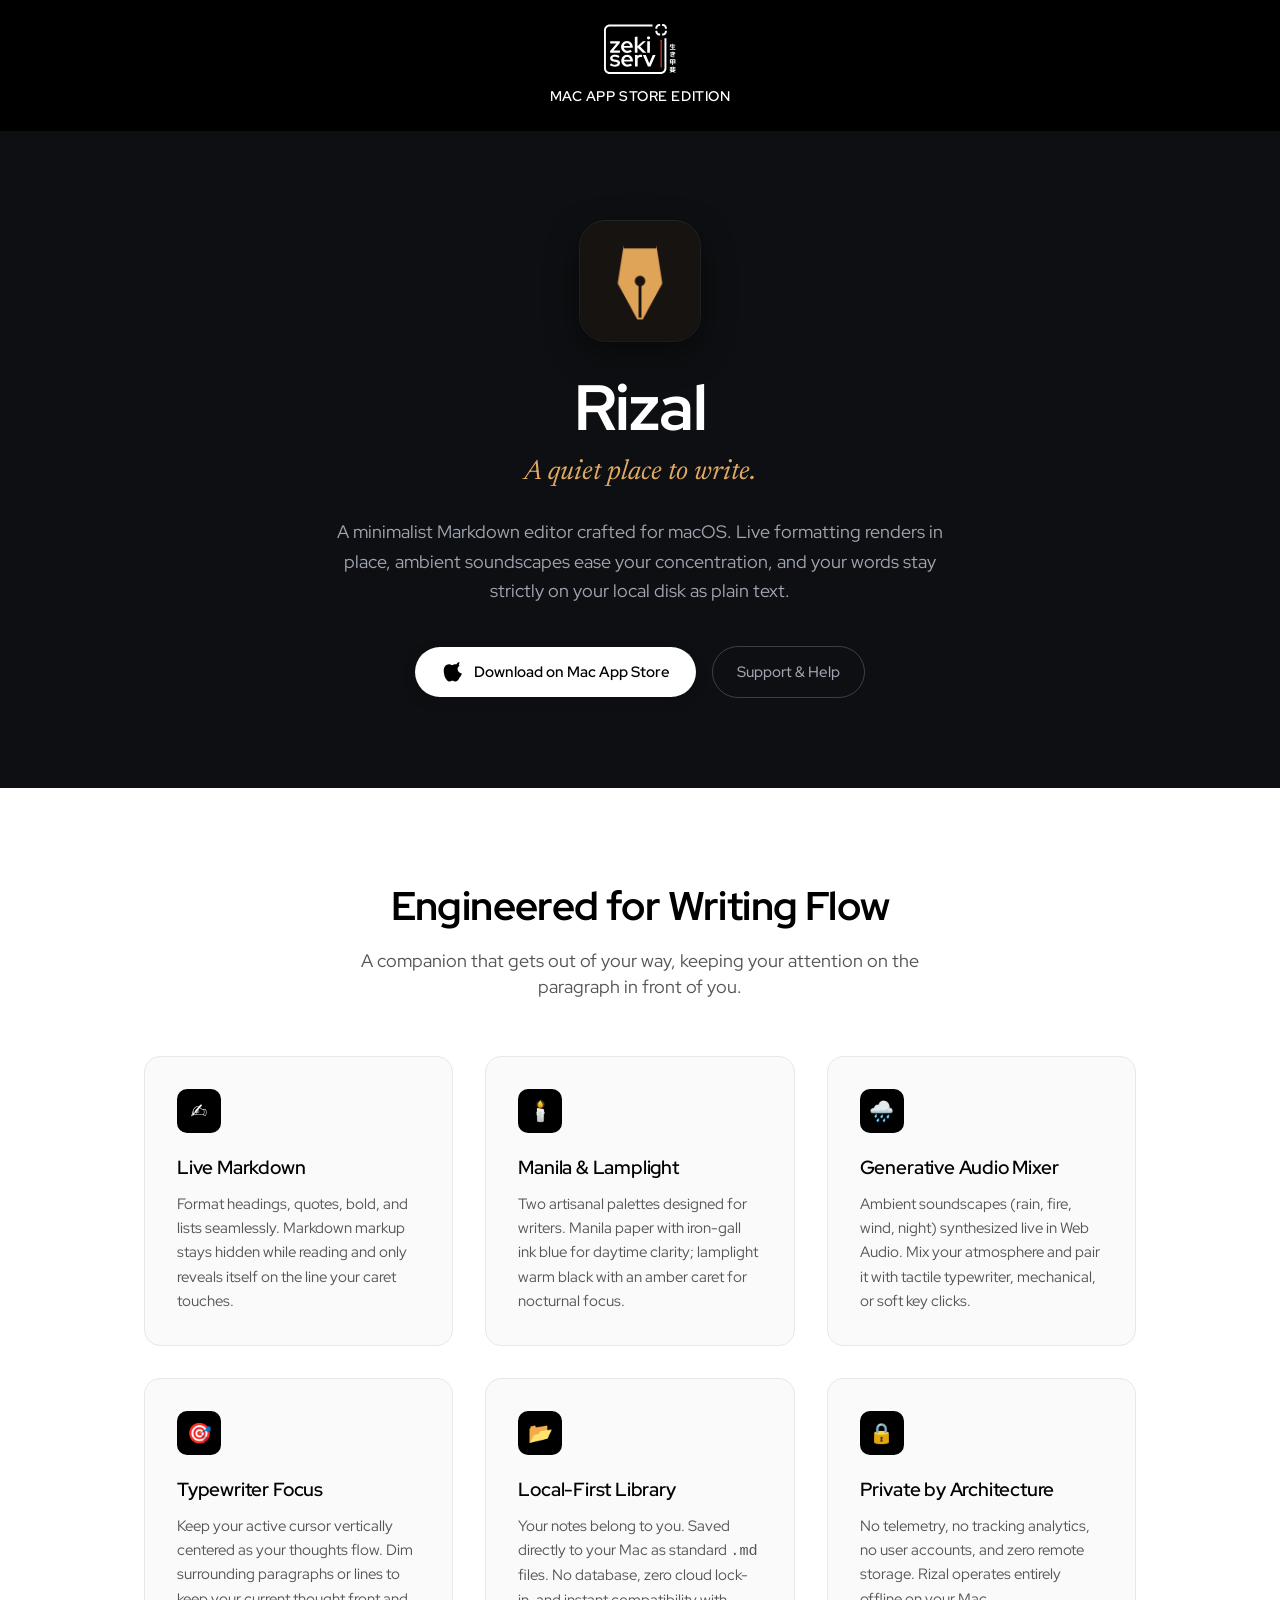
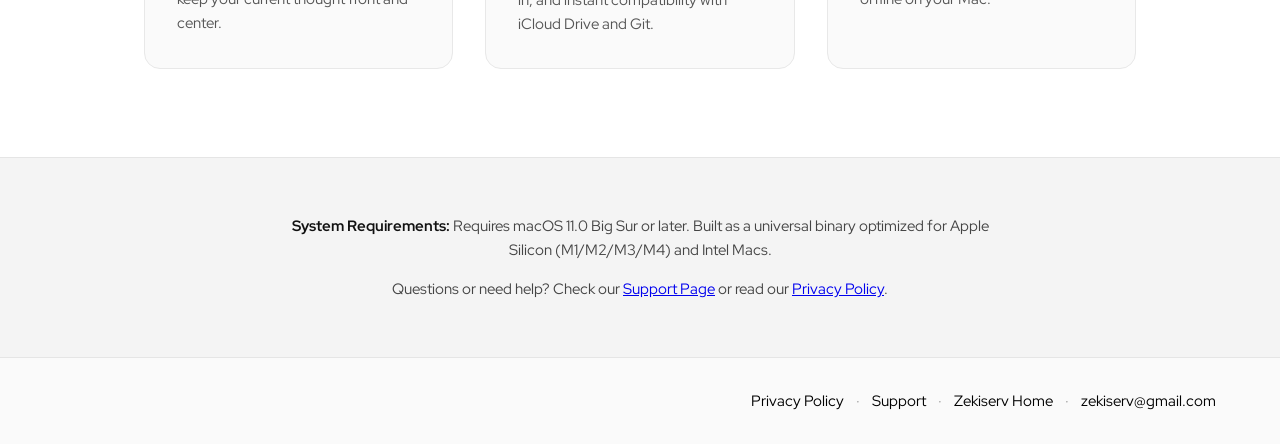
==== rizal/index.html @ 77170e2f "Add Rizal landing, privacy, and support pages" ====
<!DOCTYPE html>
<html lang="en">
<head>
  <meta charset="UTF-8">
  <meta name="viewport" content="width=device-width, initial-scale=1.0">
  <title>Rizal — A quiet place to write</title>
  <meta name="description" content="A minimalist markdown editor for macOS. Live formatting, typewriter focus, ambient soundscapes, and local-first plain text notes.">
  <link rel="preconnect" href="https://fonts.googleapis.com">
  <link rel="preconnect" href="https://fonts.gstatic.com" crossorigin>
  <link href="https://fonts.googleapis.com/css2?family=Red+Hat+Display:wght@300..900&family=Newsreader:ital,opsz,wght@0,6..72,400..600;1,6..72,400..600&display=swap" rel="stylesheet">
  <link rel="stylesheet" href="../styles.css">
  <style>
    .rizal-hero {
      width: 100%;
      min-height: 70vh;
      background: #0d0f12;
      color: #fff;
      display: flex;
      flex-direction: column;
      align-items: center;
      justify-content: center;
      text-align: center;
      padding: clamp(3rem, 7vw, 6rem) 1.5rem;
      position: relative;
    }

    .rizal-icon {
      width: 120px;
      height: 120px;
      border-radius: 26px;
      box-shadow: 0 12px 35px rgba(0, 0, 0, 0.45), 0 0 0 1px rgba(255, 255, 255, 0.1);
      margin-bottom: 2rem;
      transition: transform 0.25s ease;
    }

    .rizal-icon:hover {
      transform: translateY(-2px) scale(1.02);
    }

    .rizal-title {
      font-size: clamp(2.5rem, 6vw, 4rem);
      font-weight: 700;
      letter-spacing: -0.02em;
      margin: 0 0 0.5rem;
      line-height: 1.1;
    }

    .rizal-tagline {
      font-family: 'Newsreader', Georgia, serif;
      font-style: italic;
      font-size: clamp(1.25rem, 3vw, 1.75rem);
      color: #dfa863;
      margin: 0 0 1.5rem;
      font-weight: 400;
    }

    .rizal-summary {
      max-width: 640px;
      font-size: clamp(1rem, 2vw, 1.125rem);
      color: #a0a6b1;
      line-height: 1.65;
      margin: 0 auto 2.5rem;
    }

    .cta-row {
      display: flex;
      flex-wrap: wrap;
      align-items: center;
      justify-content: center;
      gap: 1rem;
    }

    .appstore-badge-btn {
      display: inline-flex;
      align-items: center;
      gap: 0.75rem;
      background: #ffffff;
      color: #000000;
      padding: 0.85rem 1.65rem;
      border-radius: 999px;
      font-size: 0.95rem;
      font-weight: 600;
      text-decoration: none;
      transition: background 0.2s, transform 0.2s, box-shadow 0.2s;
      box-shadow: 0 4px 14px rgba(0,0,0,0.15);
    }

    .appstore-badge-btn:hover {
      background: #f0f0f0;
      transform: translateY(-1px);
      box-shadow: 0 6px 20px rgba(0,0,0,0.25);
    }

    .appstore-badge-btn svg {
      width: 20px;
      height: 20px;
      fill: currentColor;
    }

    .ghost-link-btn {
      display: inline-flex;
      align-items: center;
      color: #a0a6b1;
      border: 1px solid rgba(255, 255, 255, 0.2);
      padding: 0.85rem 1.5rem;
      border-radius: 999px;
      font-size: 0.95rem;
      font-weight: 500;
      text-decoration: none;
      transition: border-color 0.2s, color 0.2s;
    }

    .ghost-link-btn:hover {
      color: #fff;
      border-color: rgba(255, 255, 255, 0.5);
    }

    /* Showcase Section */
    .features-section {
      width: 100%;
      max-width: 1040px;
      padding: clamp(3rem, 7vw, 5.5rem) 1.5rem;
      margin: 0 auto;
    }

    .section-headline {
      text-align: center;
      margin-bottom: 3.5rem;
    }

    .section-headline h2 {
      font-size: clamp(1.85rem, 4vw, 2.5rem);
      font-weight: 700;
      margin: 0 0 0.75rem;
      letter-spacing: -0.015em;
    }

    .section-headline p {
      font-size: 1.1rem;
      color: #555;
      max-width: 600px;
      margin: 0 auto;
    }

    .features-grid {
      display: grid;
      grid-template-columns: repeat(auto-fit, minmax(290px, 1fr));
      gap: 2rem;
    }

    .feature-card {
      background: #fafafa;
      border: 1px solid #e8e8e8;
      border-radius: 16px;
      padding: 2rem;
      transition: transform 0.2s, border-color 0.2s, box-shadow 0.2s;
    }

    .feature-card:hover {
      transform: translateY(-2px);
      border-color: #d0d0d0;
      box-shadow: 0 8px 24px rgba(0, 0, 0, 0.04);
    }

    .feature-icon-bubble {
      width: 44px;
      height: 44px;
      border-radius: 10px;
      background: #000;
      color: #fff;
      display: flex;
      align-items: center;
      justify-content: center;
      font-size: 1.25rem;
      margin-bottom: 1.25rem;
    }

    .feature-card h3 {
      font-size: 1.2rem;
      font-weight: 600;
      margin: 0 0 0.6rem;
      letter-spacing: -0.01em;
    }

    .feature-card p {
      margin: 0;
      font-size: 0.95rem;
      color: #555;
      line-height: 1.6;
    }

    /* System Requirements & Privacy Banner */
    .specs-strip {
      width: 100%;
      background: #f4f4f4;
      border-top: 1px solid #e5e5e5;
      border-bottom: 1px solid #e5e5e5;
      padding: 2.5rem 1.5rem;
      text-align: center;
    }

    .specs-strip-content {
      max-width: 720px;
      margin: 0 auto;
      font-size: 0.95rem;
      color: #444;
      line-height: 1.6;
    }

    .specs-strip strong {
      color: #111;
    }
  </style>
</head>
<body>
  <main>
    <header class="legal-header">
      <a href="../index.html" class="legal-logo">
        <img src="../zekiservlogo.svg" alt="Zekiserv Logo" width="150" height="50">
      </a>
      <p class="legal-header-version">Mac App Store Edition</p>
    </header>

    <section class="rizal-hero">
      <img src="app-icon.png" alt="Rizal Application Icon" class="rizal-icon" width="120" height="120">
      <h1 class="rizal-title">Rizal</h1>
      <p class="rizal-tagline">A quiet place to write.</p>
      <p class="rizal-summary">
        A minimalist Markdown editor crafted for macOS. Live formatting renders in place, ambient soundscapes ease your concentration, and your words stay strictly on your local disk as plain text.
      </p>

      <div class="cta-row">
        <a href="#download" class="appstore-badge-btn">
          <svg viewBox="0 0 170 170" aria-hidden="true">
            <path d="M150.37 130.25c-2.45 5.66-5.35 10.87-8.71 15.66-4.58 6.53-8.33 11.05-11.22 13.56-4.48 4.12-9.28 6.23-14.42 6.35-3.69 0-8.14-1.05-13.32-3.18-5.19-2.12-9.97-3.17-14.34-3.17-4.58 0-9.49 1.05-14.75 3.17-5.26 2.13-9.5 3.24-12.74 3.35-4.35.13-9.16-1.9-14.42-6.08-3.69-3.04-7.67-7.85-11.94-14.42-6.19-9.5-11.05-20.73-14.58-33.7-3.53-12.97-5.3-25.18-5.3-36.63 0-16.14 4.12-29.6 12.37-40.38 8.25-10.78 18.66-16.28 31.23-16.51 5.34 0 11.07 1.37 17.18 4.11 6.11 2.74 10.15 4.18 12.12 4.32 1.63 0 5.86-1.5 12.69-4.51 6.83-3.01 12.63-4.32 17.4-3.93 13.25.84 23.88 5.62 31.89 14.34-11.55 7.02-17.21 16.59-16.99 28.71.22 9.56 3.86 17.65 10.92 24.26 7.06 6.61 15.54 10.42 25.44 11.43-2.61 8.04-5.97 16.36-10.09 24.96zM119.22 33.16c0-7.39 2.66-14.28 7.98-20.67 5.32-6.39 11.83-10.56 19.53-12.49.54 2.83.81 5.44.81 7.83 0 7.39-2.77 14.44-8.31 21.15-5.54 6.71-12.28 10.78-20.22 12.22-.33-2.4-.49-4.08-.49-5.04z"/>
          </svg>
          Download on Mac App Store
        </a>
        <a href="support.html" class="ghost-link-btn">Support & Help</a>
      </div>
    </section>

    <section class="features-section" aria-labelledby="features-heading">
      <div class="section-headline">
        <h2 id="features-heading">Engineered for Writing Flow</h2>
        <p>A companion that gets out of your way, keeping your attention on the paragraph in front of you.</p>
      </div>

      <div class="features-grid">
        <article class="feature-card">
          <div class="feature-icon-bubble">✍️</div>
          <h3>Live Markdown</h3>
          <p>Format headings, quotes, bold, and lists seamlessly. Markdown markup stays hidden while reading and only reveals itself on the line your caret touches.</p>
        </article>

        <article class="feature-card">
          <div class="feature-icon-bubble">🕯️</div>
          <h3>Manila & Lamplight</h3>
          <p>Two artisanal palettes designed for writers. Manila paper with iron-gall ink blue for daytime clarity; lamplight warm black with an amber caret for nocturnal focus.</p>
        </article>

        <article class="feature-card">
          <div class="feature-icon-bubble">🌧️</div>
          <h3>Generative Audio Mixer</h3>
          <p>Ambient soundscapes (rain, fire, wind, night) synthesized live in Web Audio. Mix your atmosphere and pair it with tactile typewriter, mechanical, or soft key clicks.</p>
        </article>

        <article class="feature-card">
          <div class="feature-icon-bubble">🎯</div>
          <h3>Typewriter Focus</h3>
          <p>Keep your active cursor vertically centered as your thoughts flow. Dim surrounding paragraphs or lines to keep your current thought front and center.</p>
        </article>

        <article class="feature-card">
          <div class="feature-icon-bubble">📂</div>
          <h3>Local-First Library</h3>
          <p>Your notes belong to you. Saved directly to your Mac as standard <code>.md</code> files. No database, zero cloud lock-in, and instant compatibility with iCloud Drive and Git.</p>
        </article>

        <article class="feature-card">
          <div class="feature-icon-bubble">🔒</div>
          <h3>Private by Architecture</h3>
          <p>No telemetry, no tracking analytics, no user accounts, and zero remote storage. Rizal operates entirely offline on your Mac.</p>
        </article>
      </div>
    </section>

    <aside class="specs-strip" id="download">
      <div class="specs-strip-content">
        <p><strong>System Requirements:</strong> Requires macOS 11.0 Big Sur or later. Built as a universal binary optimized for Apple Silicon (M1/M2/M3/M4) and Intel Macs.</p>
        <p>Questions or need help? Check our <a href="support.html">Support Page</a> or read our <a href="privacy.html">Privacy Policy</a>.</p>
      </div>
    </aside>

    <footer class="contact legal-footer" aria-label="Footer">
      <div class="contact-row">
        <a href="privacy.html">Privacy Policy</a>
        <span class="contact-sep">·</span>
        <a href="support.html">Support</a>
        <span class="contact-sep">·</span>
        <a href="../index.html">Zekiserv Home</a>
        <span class="contact-sep">·</span>
        <a id="contact-email-link" href="#" data-obfuscated="bWFpbHRvOnpla2lzZXJ2QGdtYWlsLmNvbQ==">Loading...</a>
      </div>
    </footer>
  </main>

  <script src="../script.js"></script>
</body>
</html>
---- styles.css ----
/* Reset & base */
*,
*::before,
*::after {
  box-sizing: border-box;
}

html {
  scroll-behavior: smooth;
}

body {
  margin: 0;
  font-family: 'Red Hat Display', system-ui, -apple-system, BlinkMacSystemFont, 'Segoe UI', Roboto, sans-serif;
  color: #000;
  line-height: 1.5;
}

main {
  display: flex;
  flex-direction: column;
  align-items: center;
  width: 100%;
}

.visually-hidden {
  position: absolute;
  width: 1px;
  height: 1px;
  padding: 0;
  margin: -1px;
  overflow: hidden;
  clip: rect(0, 0, 0, 0);
  white-space: nowrap;
  border: 0;
}

/* Hero */
.hero {
  position: relative;
  width: 100%;
  min-width: 100%;
  min-height: 100vh;
  background: #000;
  display: flex;
  align-items: center;
  justify-content: center;
  overflow: hidden;
  align-self: stretch;
}

.hero-header {
  position: absolute;
  top: 50%;
  left: 50%;
  transform: translate(-50%, -50%);
  padding: 0;
  display: flex;
  flex-direction: column;
  align-items: center;
  gap: clamp(1rem, 3vw, 1.5rem);
  z-index: 1;
  pointer-events: none;
}

.hero-logo {
  background: #000;
  padding: 0.75rem 1.25rem;
}

.hero-logo img {
  display: block;
  height: 200px;
  width: auto;
}

.hero-nav-list {
  list-style: none;
  margin: 0;
  padding: 0;
  display: flex;
  flex-wrap: wrap;
  gap: 1.5rem 2rem;
  justify-content: center;
}

.hero-nav-list a {
  color: #fff;
  text-decoration: none;
  font-size: 0.9375rem;
  font-weight: 400;
  border-bottom: 1px solid transparent;
  transition: border-color 0.2s;
}

.hero-nav-list a:hover {
  border-bottom-color: #fff;
}

.dvd-text-measure {
  position: absolute;
  visibility: hidden;
  pointer-events: none;
  color: #fff;
  font-size: clamp(2rem, 6vw, 4rem);
  font-weight: 300;
  letter-spacing: 0.05em;
  white-space: nowrap;
}

.dvd-canvas {
  position: absolute;
  pointer-events: none;
  z-index: 0;
}

/* Projects */
.projects {
  width: 100%;
  background: #fff;
  padding: clamp(3rem, 8vw, 6rem) 1.5rem;
  display: flex;
  flex-direction: column;
  align-items: center;
}

.projects-list {
  list-style: none;
  margin: 0;
  padding: 0;
  display: flex;
  flex-direction: column;
  gap: clamp(2rem, 5vw, 3rem);
  max-width: 560px;
  width: 100%;
  align-items: center;
  text-align: center;
}

.project-item {
  display: flex;
  flex-direction: column;
  align-items: center;
}

.project-item-capsule {
  display: flex;
  flex-direction: column;
  align-items: center;
  gap: 1rem;
  padding: 1.5rem 1.5rem 1.75rem;
  border: 2px solid #000;
  border-radius: 9999px;
  width: 100%;
  max-width: 280px;
  overflow: hidden;
  box-sizing: border-box;
}

.project-capsule-wrapper {
  position: relative;
  width: 200px;
  height: 200px;
  display: flex;
  align-items: center;
  justify-content: center;
}

.project-image {
  width: 200px;
  height: 200px;
  display: block;
  border-radius: 100px;
  object-fit: cover;
}

.project-name {
  margin: 0;
  font-size: 1.125rem;
  font-weight: 500;
  color: #000;
}

.ghost-btn {
  background: transparent;
  color: #000;
  border: 1px solid #000;
  padding: 0.5rem 1rem;
  font-size: 0.875rem;
  font-family: inherit;
  cursor: pointer;
  transition: background 0.2s, color 0.2s;
  max-width: calc(100% - 0.5rem);
  width: max-content;
  box-sizing: border-box;
  white-space: nowrap;
}

.ghost-btn:hover {
  background: #000;
  color: #fff;
}

/* About */
.about {
  width: 100%;
  background: #111;
  padding: clamp(3rem, 8vw, 6rem) 1.5rem;
  display: flex;
  flex-direction: column;
  align-items: center;
  justify-content: center;
  text-align: center;
}

.about-text {
  margin: 0;
  max-width: 90%;
  font-size: 3rem;
  color: #e5e5e5;
  font-weight: 400;
  line-height: 1.3;
}

/* Contact / Footer */
.contact {
  width: 100%;
  background: #fafafa;
  padding: clamp(2rem, 2vw, 3rem) 4rem;
  display: flex;
  flex-direction: column;
  align-items: flex-end;
  text-align: right;
}

.contact-row {
  display: flex;
  flex-wrap: wrap;
  align-items: center;
  justify-content: flex-end;
  gap: 0.5rem 0.75rem;
  font-size: 0.9375rem;
}

.contact-row a {
  color: #000;
  text-decoration: none;
  border-bottom: 1px solid transparent;
  transition: border-color 0.2s;
}

.contact-row a:hover {
  border-bottom-color: #000;
}

.contact-sep {
  color: #999;
  user-select: none;
}

/* Legal / Privacy page */
.legal-page {
  min-height: 100vh;
  align-items: stretch;
}

.legal-header {
  width: 100%;
  background: #000;
  padding: 1.5rem;
  display: flex;
  flex-direction: column;
  align-items: center;
  gap: 0.75rem;
}

.legal-header-version {
  margin: 0;
  font-size: 0.875rem;
  font-weight: 600;
  letter-spacing: 0.04em;
  color: #fff;
  text-transform: uppercase;
}

.legal-logo {
  display: block;
  line-height: 0;
}

.legal-logo img {
  display: block;
  height: 50px;
  width: auto;
}

.legal-content {
  width: 100%;
  max-width: 720px;
  padding: clamp(2.5rem, 6vw, 4rem) 1.5rem;
  margin: 0 auto;
}

.legal-content h1 {
  margin: 0 0 0.5rem;
  font-size: clamp(1.75rem, 4vw, 2.25rem);
  font-weight: 600;
  line-height: 1.2;
}

.legal-meta {
  margin: 0 0 2rem;
  font-size: 0.875rem;
  color: #666;
}

.legal-content h2 {
  margin: 2rem 0 0.75rem;
  font-size: 1.125rem;
  font-weight: 600;
  line-height: 1.3;
}

.legal-content p,
.legal-content ul {
  margin: 0 0 1rem;
  font-size: 0.9375rem;
  color: #333;
  line-height: 1.65;
}

.legal-content ul {
  padding-left: 1.25rem;
}

.legal-content li {
  margin-bottom: 0.5rem;
}

.legal-content a {
  color: #000;
  text-decoration: none;
  border-bottom: 1px solid transparent;
  transition: border-color 0.2s;
}

.legal-content a:hover {
  border-bottom-color: #000;
}

.legal-footer {
  margin-top: auto;
}

/* Project modal */
.modal {
  position: fixed;
  inset: 0;
  z-index: 1000;
  display: flex;
  align-items: center;
  justify-content: center;
  visibility: hidden;
  opacity: 0;
  transition: visibility 0.25s, opacity 0.25s;
}

.modal.is-open {
  visibility: visible;
  opacity: 1;
}

.modal-backdrop {
  position: absolute;
  inset: 0;
  background: #000;
  cursor: pointer;
}

.modal-inner {
  position: relative;
  width: 100%;
  height: 100%;
  display: flex;
  background: #fff;
  overflow: hidden;
}

.modal-close {
  position: absolute;
  top: 1rem;
  right: 1rem;
  z-index: 10;
  width: 2.5rem;
  height: 2.5rem;
  padding: 0;
  background: transparent;
  border: 1px solid #000;
  color: #000;
  font-size: 1.5rem;
  font-family: inherit;
  line-height: 1;
  cursor: pointer;
  display: flex;
  align-items: center;
  justify-content: center;
  transition: background 0.2s, color 0.2s;
}

.modal-close:hover {
  background: #000;
  color: #fff;
}

.modal-gallery {
  flex: 0 0 70%;
  width: 70%;
  height: 100%;
  overflow-y: auto;
  background: #f5f5f5;
  display: flex;
  flex-direction: column;
  align-items: center;
}

.modal-gallery-inner {
  display: flex;
  flex-direction: column;
  gap: 3rem;
  padding: 2rem;
  width: 100%;
  max-width: 100%;
}

.modal-gallery-item {
  display: flex;
  flex-direction: column;
  gap: 0.75rem;
}

.modal-gallery-item img {
  width: 100%;
  height: auto;
  display: block;
  object-fit: cover;
}

.modal-gallery-item-title {
  margin: 0;
  font-size: 1.125rem;
  font-weight: 600;
  color: #000;
}

.modal-gallery-item-caption {
  margin: 0;
  font-size: 0.875rem;
  color: #666;
  line-height: 1.5;
}

.modal-sidebar {
  flex: 0 0 30%;
  width: 30%;
  height: 100%;
  padding: clamp(2rem, 5vw, 4rem) 2rem;
  overflow-y: auto;
  display: flex;
  flex-direction: column;
  align-items: flex-start;
  justify-content: center;
  text-align: left;
}

.modal-title {
  margin: 0 0 1rem;
  font-size: 1.5rem;
  font-weight: 600;
  color: #000;
}

.modal-description {
  font-size: 0.9375rem;
  color: #333;
  line-height: 1.6;
}

/* Responsive: tablet */
@media (max-width: 768px) {
  .project-capsule-wrapper {
    width: 160px;
    height: 160px;
  }

  .project-image {
    width: 160px;
    height: 160px;
  }

  .about-text {
    font-size: 2.25rem;
  }
}

/* Responsive: mobile */
@media (max-width: 480px) {
  .project-capsule-wrapper {
    width: 180px;
    height: 180px;
  }

  .project-image {
    width: 180px;
    height: 180px;
  }

  .project-item-capsule {
    max-width: 260px;
    padding: 1.25rem 1.25rem 1.5rem;
  }

  .project-name {
    font-size: 1rem;
  }

  .ghost-btn {
    font-size: 0.8125rem;
    padding: 0.45rem 0.875rem;
  }

  .about-text {
    font-size: 1.5rem;
  }

  .contact-row {
    font-size: 0.875rem;
  }
}
/* Product page (Spellrun) */
.product-hero {
  width: 100%;
  background: #000;
  padding: clamp(4rem, 12vw, 8rem) 1.5rem;
  display: flex;
  flex-direction: column;
  align-items: center;
  text-align: center;
  gap: 1.25rem;
}

.product-title {
  margin: 0;
  font-size: clamp(2.5rem, 9vw, 5rem);
  font-weight: 700;
  line-height: 1.05;
  letter-spacing: -0.02em;
  color: #fff;
}

.product-tagline {
  margin: 0;
  max-width: 34ch;
  font-size: clamp(1.0625rem, 2.5vw, 1.375rem);
  font-weight: 300;
  line-height: 1.45;
  color: #e5e5e5;
}

.product-actions {
  display: flex;
  flex-wrap: wrap;
  justify-content: center;
  gap: 0.75rem;
  margin-top: 0.75rem;
}

.ghost-btn-invert {
  color: #fff;
  border-color: #fff;
  text-decoration: none;
  display: inline-block;
}

.ghost-btn-invert:hover {
  background: #fff;
  color: #000;
}

.product-note {
  margin: 0;
  font-size: 0.875rem;
  color: #999;
}

.product-features {
  width: 100%;
  background: #fff;
  padding: clamp(3rem, 8vw, 5rem) 1.5rem;
  display: flex;
  justify-content: center;
}

.feature-grid {
  list-style: none;
  margin: 0;
  padding: 0;
  width: 100%;
  max-width: 900px;
  display: grid;
  grid-template-columns: repeat(auto-fit, minmax(280px, 1fr));
  gap: clamp(2rem, 5vw, 3rem);
}

.feature-name {
  margin: 0 0 0.5rem;
  font-size: 1.125rem;
  font-weight: 600;
  line-height: 1.3;
  color: #000;
}

.feature-text {
  margin: 0;
  font-size: 0.9375rem;
  line-height: 1.65;
  color: #333;
}

@media (max-width: 480px) {
  .product-tagline {
    font-size: 1rem;
  }

  .feature-grid {
    grid-template-columns: 1fr;
  }
}
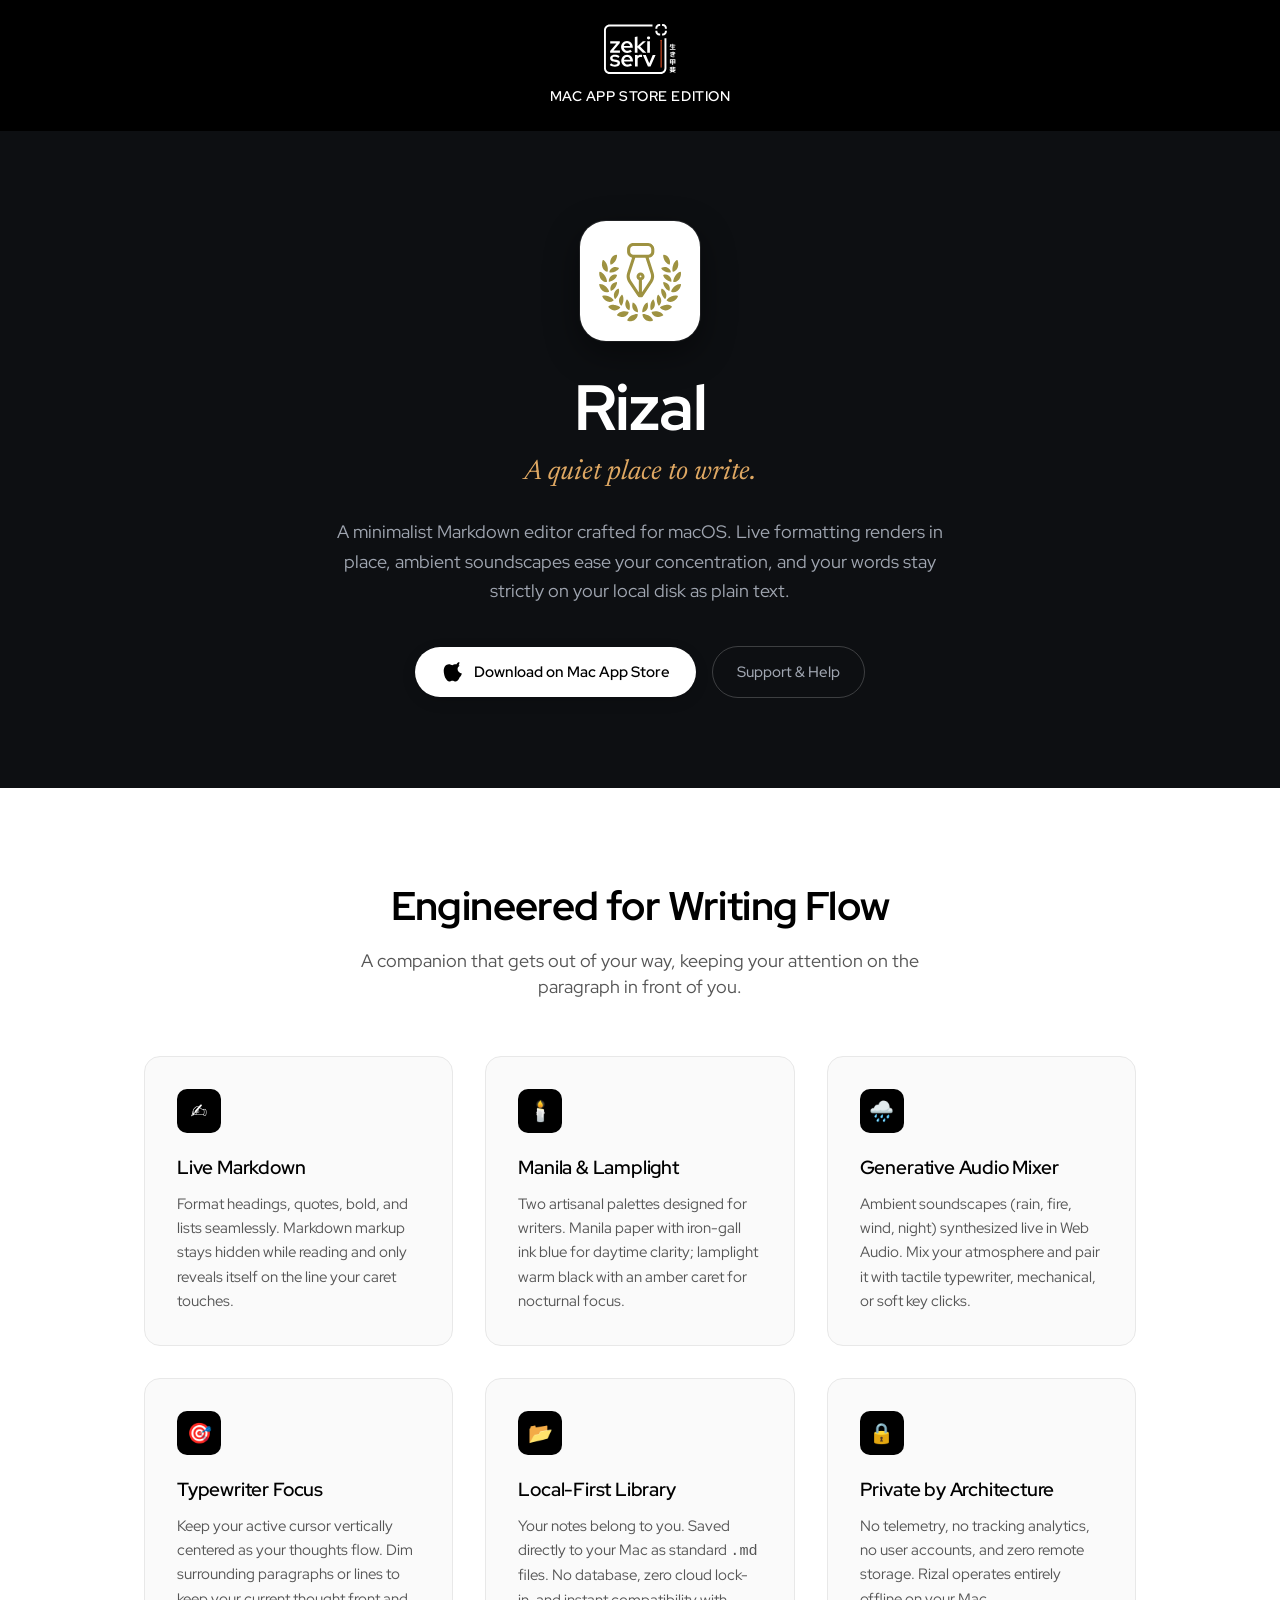
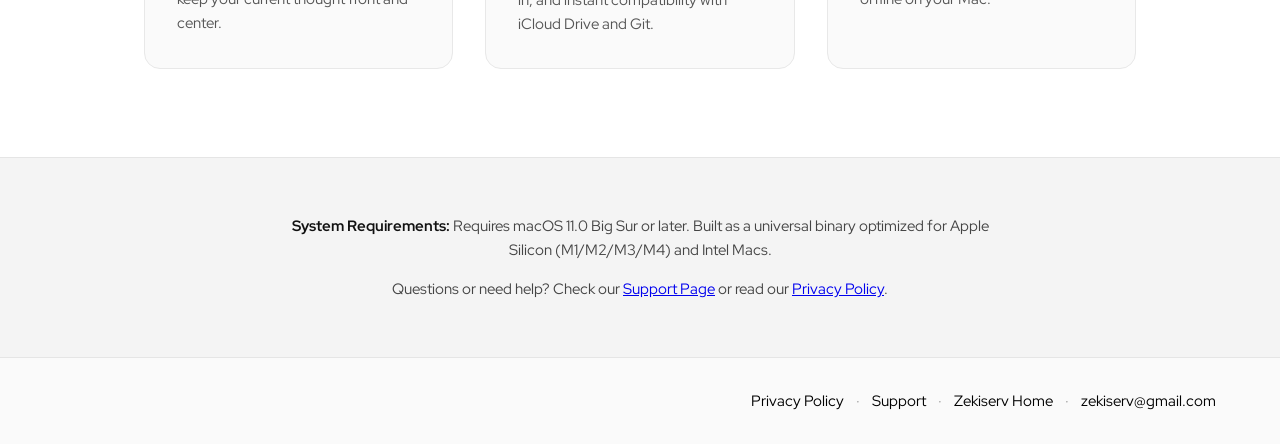
==== commit 4a67a9b2: "Update Rizal app icon to new SVG and updated asset" ====
--- a/rizal/index.html
+++ b/rizal/index.html
@@ -222,7 +222,7 @@
     </header>
 
     <section class="rizal-hero">
-      <img src="app-icon.png" alt="Rizal Application Icon" class="rizal-icon" width="120" height="120">
+      <img src="app-icon.svg" alt="Rizal Application Icon" class="rizal-icon" width="120" height="120">
       <h1 class="rizal-title">Rizal</h1>
       <p class="rizal-tagline">A quiet place to write.</p>
       <p class="rizal-summary">
